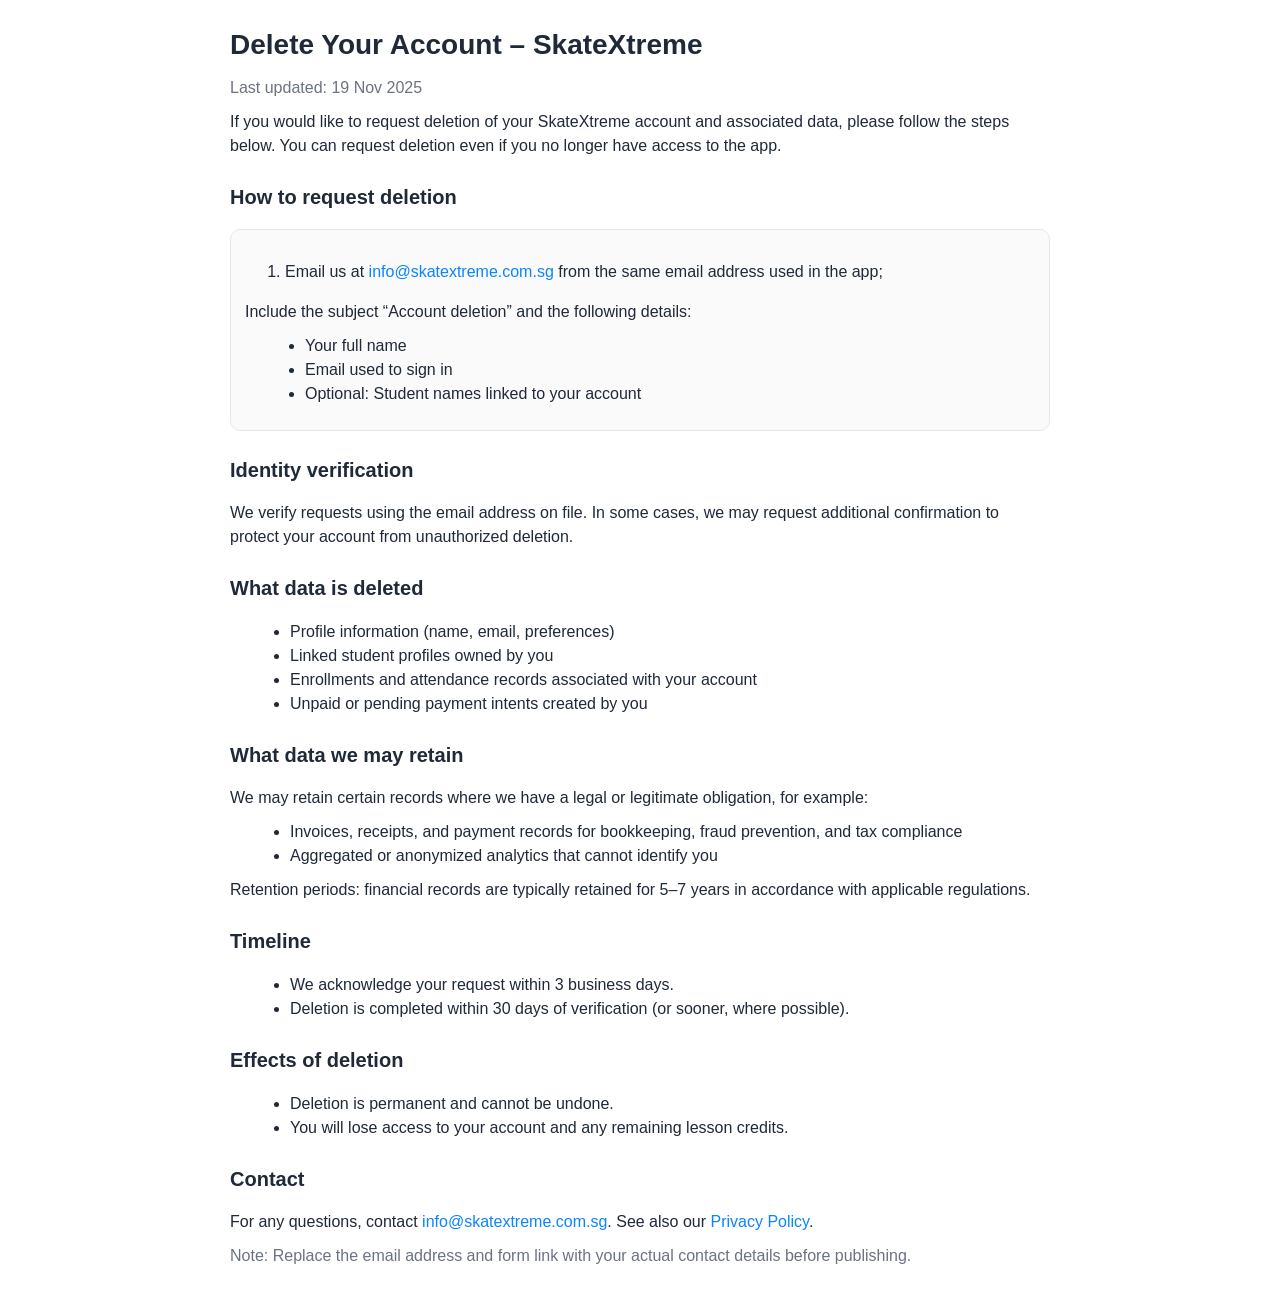
==== account-deletion.html @ 06e8e003 "first push" ====
<!doctype html>
<html lang="en">
<head>
  <meta charset="utf-8">
  <meta name="viewport" content="width=device-width, initial-scale=1">
  <title>Account Deletion – SkateXtreme</title>
  <style>
    body { font-family: -apple-system, Segoe UI, Roboto, Helvetica, Arial, sans-serif; line-height: 1.5; color: #1f2937; padding: 24px; max-width: 820px; margin: 0 auto; }
    h1 { font-size: 28px; margin: 0 0 8px; }
    h2 { font-size: 20px; margin-top: 24px; }
    p { margin: 10px 0; }
    ul { margin: 8px 0 8px 20px; }
    .box { border: 1px solid #e5e7eb; background: #fafafa; padding: 14px; border-radius: 10px; }
    a { color: #0a84ff; text-decoration: none; }
    a:hover { text-decoration: underline; }
    .muted { color: #6b7280; }
  </style>
</head>
<body>
  <h1>Delete Your Account – SkateXtreme</h1>
  <p class="muted">Last updated: 19 Nov 2025</p>

  <p>
    If you would like to request deletion of your SkateXtreme account and associated data, please follow the steps below.
    You can request deletion even if you no longer have access to the app.
  </p>

  <h2>How to request deletion</h2>
  <div class="box">
    <ol>
      <li>Email us at <a href="mailto:info@skatextreme.com.sg">info@skatextreme.com.sg</a> from the same email address used in the app;<br/></li>
    </ol>
    <p>Include the subject “Account deletion” and the following details:
    <ul>
      <li>Your full name</li>
      <li>Email used to sign in</li>
      <li>Optional: Student names linked to your account</li>
    </ul></p>
  </div>

  <h2>Identity verification</h2>
  <p>
    We verify requests using the email address on file. In some cases, we may request additional confirmation to protect your account from unauthorized deletion.
  </p>

  <h2>What data is deleted</h2>
  <ul>
    <li>Profile information (name, email, preferences)</li>
    <li>Linked student profiles owned by you</li>
    <li>Enrollments and attendance records associated with your account</li>
    <li>Unpaid or pending payment intents created by you</li>
  </ul>

  <h2>What data we may retain</h2>
  <p>
    We may retain certain records where we have a legal or legitimate obligation, for example:
  </p>
  <ul>
    <li>Invoices, receipts, and payment records for bookkeeping, fraud prevention, and tax compliance</li>
    <li>Aggregated or anonymized analytics that cannot identify you</li>
  </ul>
  <p>Retention periods: financial records are typically retained for 5–7 years in accordance with applicable regulations.</p>

  <h2>Timeline</h2>
  <ul>
    <li>We acknowledge your request within 3 business days.</li>
    <li>Deletion is completed within 30 days of verification (or sooner, where possible).</li>
  </ul>

  <h2>Effects of deletion</h2>
  <ul>
    <li>Deletion is permanent and cannot be undone.</li>
    <li>You will lose access to your account and any remaining lesson credits.</li>
  </ul>

  <h2>Contact</h2>
  <p>
    For any questions, contact <a href="mailto:info@skatextreme.com.sg">info@skatextreme.com.sg</a>.
    See also our <a href="./privacy.html" target="https://cvpkylxznsdijsughqxk.supabase.co/storage/v1/object/public/assets/privacy.html" rel="noopener">Privacy Policy</a>.
  </p>

  <p class="muted">Note: Replace the email address and form link with your actual contact details before publishing.</p>
</body>
</html>
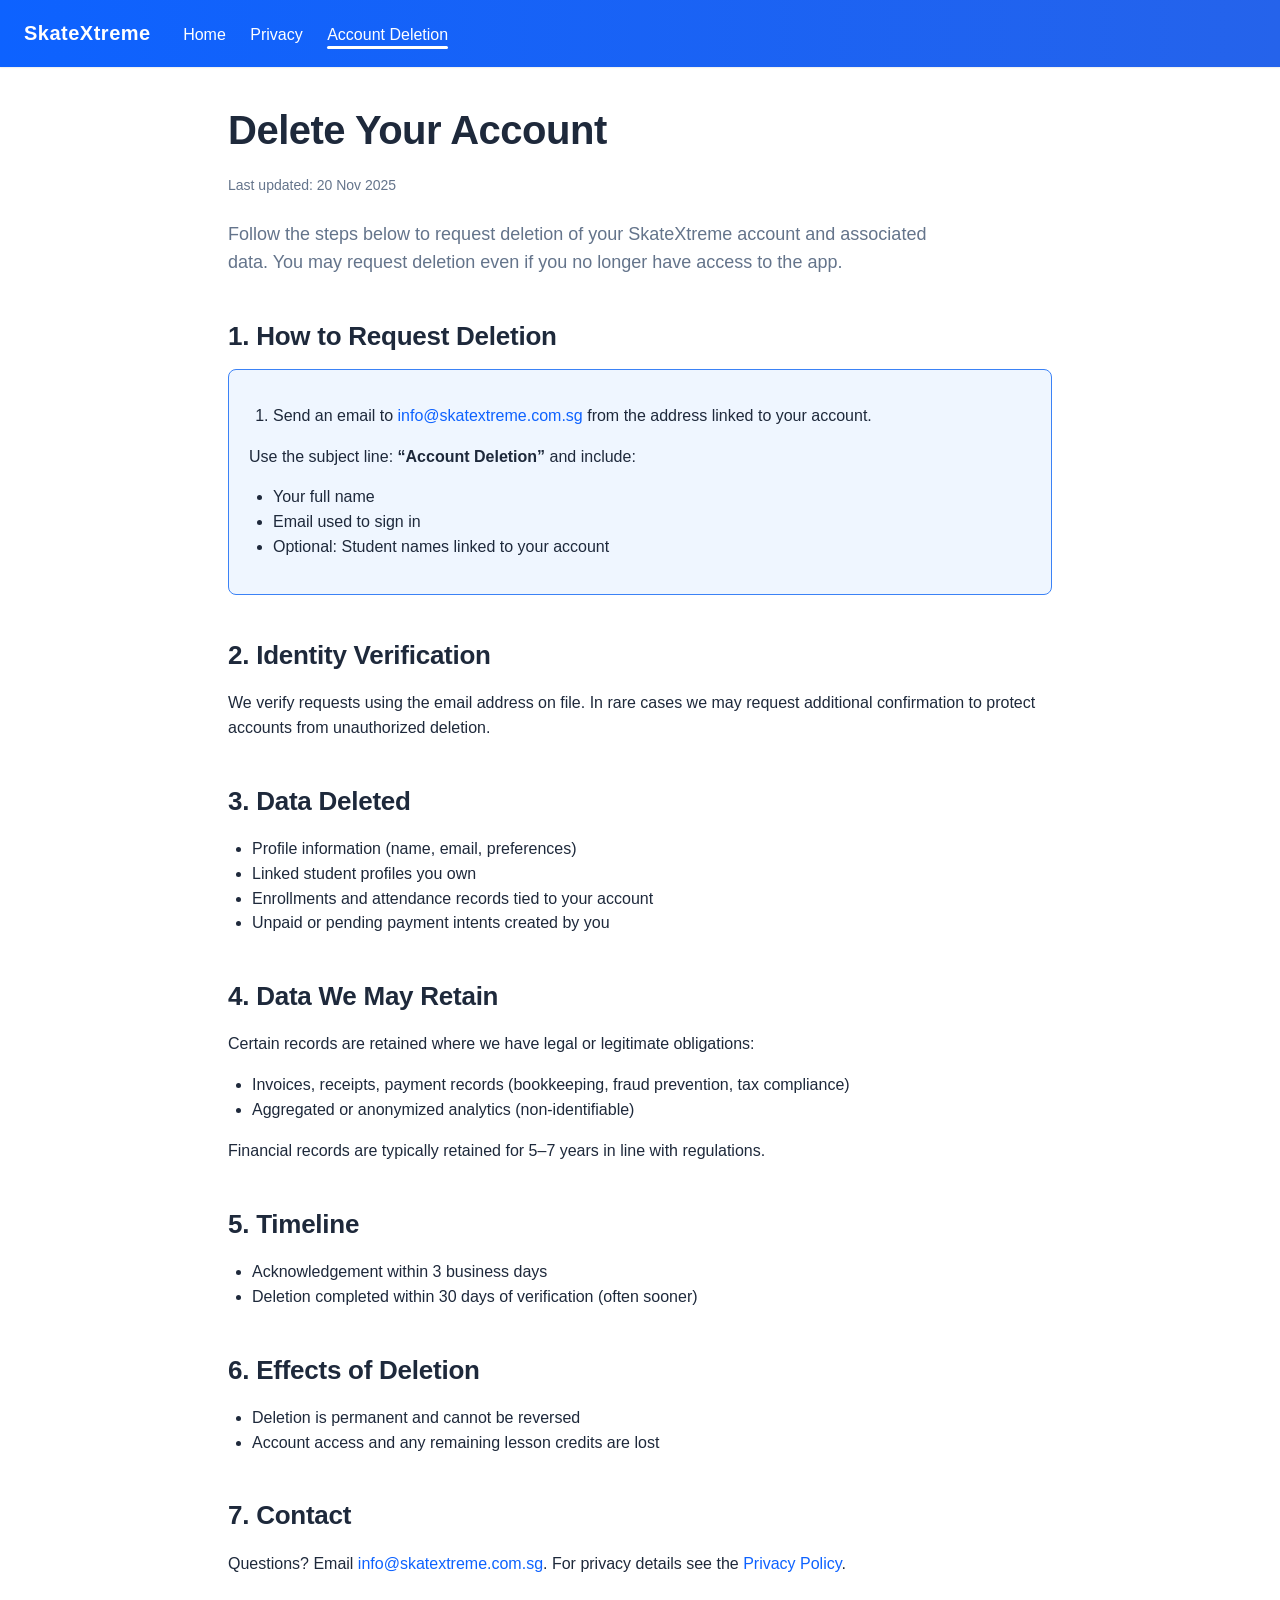
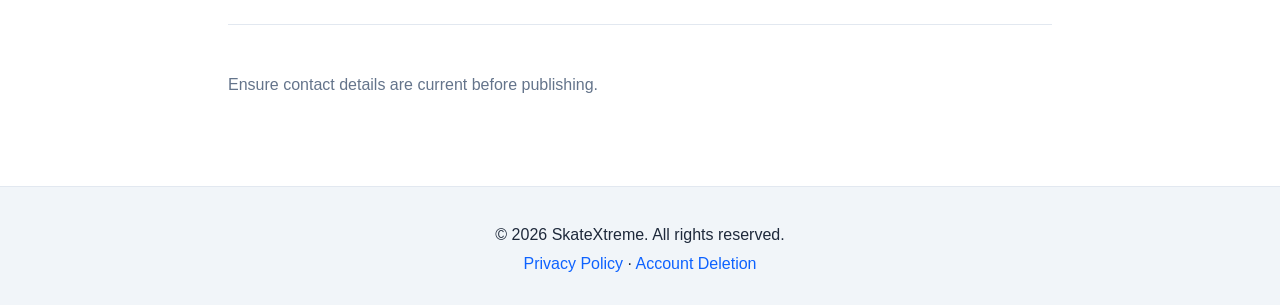
==== commit a18bb383: "looks nicer" ====
--- a/account-deletion.html
+++ b/account-deletion.html
@@ -1,84 +1,80 @@
 <!doctype html>
 <html lang="en">
 <head>
-  <meta charset="utf-8">
-  <meta name="viewport" content="width=device-width, initial-scale=1">
+  <meta charset="utf-8" />
+  <meta name="viewport" content="width=device-width, initial-scale=1" />
   <title>Account Deletion – SkateXtreme</title>
-  <style>
-    body { font-family: -apple-system, Segoe UI, Roboto, Helvetica, Arial, sans-serif; line-height: 1.5; color: #1f2937; padding: 24px; max-width: 820px; margin: 0 auto; }
-    h1 { font-size: 28px; margin: 0 0 8px; }
-    h2 { font-size: 20px; margin-top: 24px; }
-    p { margin: 10px 0; }
-    ul { margin: 8px 0 8px 20px; }
-    .box { border: 1px solid #e5e7eb; background: #fafafa; padding: 14px; border-radius: 10px; }
-    a { color: #0a84ff; text-decoration: none; }
-    a:hover { text-decoration: underline; }
-    .muted { color: #6b7280; }
-  </style>
+  <meta name="description" content="Instructions for requesting deletion of a SkateXtreme account and associated data." />
+  <link rel="stylesheet" href="./styles.css" />
 </head>
 <body>
-  <h1>Delete Your Account – SkateXtreme</h1>
-  <p class="muted">Last updated: 19 Nov 2025</p>
+  <a href="#main" class="skip-link">Skip to content</a>
+  <header class="site-header" role="banner">
+    <nav aria-label="Primary">
+      <span class="brand">SkateXtreme</span>
+      <a href="index.html">Home</a>
+      <a href="privacy.html">Privacy</a>
+      <a href="account-deletion.html" aria-current="page">Account Deletion</a>
+    </nav>
+  </header>
+  <main id="main" class="container" tabindex="-1">
+    <h1>Delete Your Account</h1>
+    <p class="last-updated">Last updated: 20 Nov 2025</p>
+    <p class="lead">Follow the steps below to request deletion of your SkateXtreme account and associated data. You may request deletion even if you no longer have access to the app.</p>
 
-  <p>
-    If you would like to request deletion of your SkateXtreme account and associated data, please follow the steps below.
-    You can request deletion even if you no longer have access to the app.
-  </p>
+    <h2 id="request">1. How to Request Deletion</h2>
+    <div class="info-box highlight-box">
+      <ol>
+        <li>Send an email to <a href="mailto:info@skatextreme.com.sg">info@skatextreme.com.sg</a> from the address linked to your account.</li>
+      </ol>
+      <p>Use the subject line: <strong>“Account Deletion”</strong> and include:</p>
+      <ul>
+        <li>Your full name</li>
+        <li>Email used to sign in</li>
+        <li>Optional: Student names linked to your account</li>
+      </ul>
+    </div>
 
-  <h2>How to request deletion</h2>
-  <div class="box">
-    <ol>
-      <li>Email us at <a href="mailto:info@skatextreme.com.sg">info@skatextreme.com.sg</a> from the same email address used in the app;<br/></li>
-    </ol>
-    <p>Include the subject “Account deletion” and the following details:
+    <h2 id="verification">2. Identity Verification</h2>
+    <p>We verify requests using the email address on file. In rare cases we may request additional confirmation to protect accounts from unauthorized deletion.</p>
+
+    <h2 id="deleted-data">3. Data Deleted</h2>
     <ul>
-      <li>Your full name</li>
-      <li>Email used to sign in</li>
-      <li>Optional: Student names linked to your account</li>
-    </ul></p>
-  </div>
+      <li>Profile information (name, email, preferences)</li>
+      <li>Linked student profiles you own</li>
+      <li>Enrollments and attendance records tied to your account</li>
+      <li>Unpaid or pending payment intents created by you</li>
+    </ul>
 
-  <h2>Identity verification</h2>
-  <p>
-    We verify requests using the email address on file. In some cases, we may request additional confirmation to protect your account from unauthorized deletion.
-  </p>
+    <h2 id="retained-data">4. Data We May Retain</h2>
+    <p>Certain records are retained where we have legal or legitimate obligations:</p>
+    <ul>
+      <li>Invoices, receipts, payment records (bookkeeping, fraud prevention, tax compliance)</li>
+      <li>Aggregated or anonymized analytics (non-identifiable)</li>
+    </ul>
+    <p>Financial records are typically retained for 5–7 years in line with regulations.</p>
 
-  <h2>What data is deleted</h2>
-  <ul>
-    <li>Profile information (name, email, preferences)</li>
-    <li>Linked student profiles owned by you</li>
-    <li>Enrollments and attendance records associated with your account</li>
-    <li>Unpaid or pending payment intents created by you</li>
-  </ul>
+    <h2 id="timeline">5. Timeline</h2>
+    <ul>
+      <li>Acknowledgement within 3 business days</li>
+      <li>Deletion completed within 30 days of verification (often sooner)</li>
+    </ul>
 
-  <h2>What data we may retain</h2>
-  <p>
-    We may retain certain records where we have a legal or legitimate obligation, for example:
-  </p>
-  <ul>
-    <li>Invoices, receipts, and payment records for bookkeeping, fraud prevention, and tax compliance</li>
-    <li>Aggregated or anonymized analytics that cannot identify you</li>
-  </ul>
-  <p>Retention periods: financial records are typically retained for 5–7 years in accordance with applicable regulations.</p>
+    <h2 id="effects">6. Effects of Deletion</h2>
+    <ul>
+      <li>Deletion is permanent and cannot be reversed</li>
+      <li>Account access and any remaining lesson credits are lost</li>
+    </ul>
 
-  <h2>Timeline</h2>
-  <ul>
-    <li>We acknowledge your request within 3 business days.</li>
-    <li>Deletion is completed within 30 days of verification (or sooner, where possible).</li>
-  </ul>
-
-  <h2>Effects of deletion</h2>
-  <ul>
-    <li>Deletion is permanent and cannot be undone.</li>
-    <li>You will lose access to your account and any remaining lesson credits.</li>
-  </ul>
-
-  <h2>Contact</h2>
-  <p>
-    For any questions, contact <a href="mailto:info@skatextreme.com.sg">info@skatextreme.com.sg</a>.
-    See also our <a href="./privacy.html" target="https://cvpkylxznsdijsughqxk.supabase.co/storage/v1/object/public/assets/privacy.html" rel="noopener">Privacy Policy</a>.
-  </p>
-
-  <p class="muted">Note: Replace the email address and form link with your actual contact details before publishing.</p>
+    <h2 id="contact">7. Contact</h2>
+    <p>Questions? Email <a href="mailto:info@skatextreme.com.sg">info@skatextreme.com.sg</a>. For privacy details see the <a href="privacy.html">Privacy Policy</a>.</p>
+    <hr class="section-divider" />
+    <p class="muted">Ensure contact details are current before publishing.</p>
+  </main>
+  <footer role="contentinfo">
+    <p>© <span id="year"></span> SkateXtreme. All rights reserved.</p>
+    <p><a href="privacy.html">Privacy Policy</a> · <a href="account-deletion.html" aria-current="page">Account Deletion</a></p>
+  </footer>
+  <script>document.getElementById('year').textContent = new Date().getFullYear();</script>
 </body>
 </html>
--- a/styles.css
+++ b/styles.css
@@ -0,0 +1,80 @@
+/* Shared SkateXtreme static site styles */
+:root {
+  --font-stack: -apple-system, BlinkMacSystemFont, Segoe UI, Roboto, Helvetica, Arial, sans-serif;
+  --color-bg: #ffffff;
+  --color-surface: #f8fafc;
+  --color-border: #e2e8f0;
+  --color-border-strong: #cbd5e1;
+  --color-text: #1e293b;
+  --color-text-muted: #64748b;
+  --color-primary: #0d62ff;
+  --color-primary-accent: #3b82f6;
+  --radius-sm: 4px;
+  --radius-md: 8px;
+  --radius-lg: 14px;
+  --shadow-sm: 0 1px 2px rgba(0,0,0,.04), 0 0 0 1px rgba(0,0,0,.03);
+  --shadow-md: 0 4px 12px rgba(0,0,0,.08);
+  --max-width: 880px;
+  --line-height: 1.55;
+}
+
+* { box-sizing: border-box; }
+html { scroll-behavior: smooth; }
+body {
+  margin: 0; padding: 0; font-family: var(--font-stack); background: var(--color-bg); color: var(--color-text); line-height: var(--line-height);
+}
+
+/* Layout */
+.site-header {
+  background: linear-gradient(90deg,#0d62ff,#2563eb); color:#fff; padding: 18px 24px; box-shadow: var(--shadow-sm);
+}
+.site-header nav a { color:#fff; text-decoration:none; font-weight:500; margin-right:20px; position:relative; }
+.site-header nav a[aria-current="page"]::after { content:""; position:absolute; left:0; right:0; bottom:-6px; height:3px; background:#fff; border-radius:2px; }
+.site-header nav a:hover { text-decoration:underline; }
+.brand { font-size:20px; font-weight:600; margin-right:28px; letter-spacing:.5px; }
+
+.container { width:100%; max-width: var(--max-width); margin:0 auto; padding:32px 28px 72px; }
+
+/* Typography */
+h1 { font-size:40px; margin:0 0 12px; letter-spacing:-0.5px; }
+h2 { font-size:26px; margin:40px 0 12px; letter-spacing:-0.25px; }
+h3 { font-size:20px; margin:28px 0 8px; }
+p, ul, ol { font-size:16px; }
+p.lead { font-size:18px; max-width:720px; color: var(--color-text-muted); }
+small, .muted { color: var(--color-text-muted); }
+
+/* Lists */
+ul, ol { padding-left:24px; }
+ul.clean { list-style:none; padding:0; }
+ul.clean li { padding:0; }
+
+/* Components */
+.card { background: var(--color-surface); border:1px solid var(--color-border); border-radius: var(--radius-lg); padding:20px 22px; box-shadow: var(--shadow-sm); transition: border-color .2s, background .2s, transform .2s; text-decoration:none; color:inherit; display:block; }
+.card:hover { border-color: var(--color-border-strong); background:#eef6ff; transform:translateY(-2px); }
+.card strong { display:block; margin-bottom:4px; font-size:18px; }
+
+.info-box { border:1px solid var(--color-border); background: var(--color-surface); padding:18px 20px; border-radius: var(--radius-md); }
+.highlight-box { border:1px solid var(--color-primary-accent); background:#eff6ff; }
+
+/* Links */
+a { color: var(--color-primary); text-decoration:none; }
+a:hover { text-decoration:underline; }
+
+/* Footer */
+footer { border-top:1px solid var(--color-border); padding:32px 0 24px; font-size:14px; text-align:center; background:#f1f5f9; }
+footer p { margin:4px 0; }
+
+/* Utility */
+.space-y > * + * { margin-top:20px; }
+.last-updated { font-size:14px; color: var(--color-text-muted); margin-bottom:24px; }
+.section-divider { height:1px; background: var(--color-border); margin:48px 0; border:none; }
+.skip-link { position:absolute; left:-999px; top:-999px; background:#000; color:#fff; padding:8px 12px; z-index:100; border-radius: var(--radius-sm); }
+.skip-link:focus { left:12px; top:12px; }
+
+/* Responsive */
+@media (max-width: 640px) {
+  h1 { font-size:32px; }
+  h2 { font-size:24px; }
+  .site-header nav a { margin-right:14px; }
+  .container { padding:28px 20px 64px; }
+}
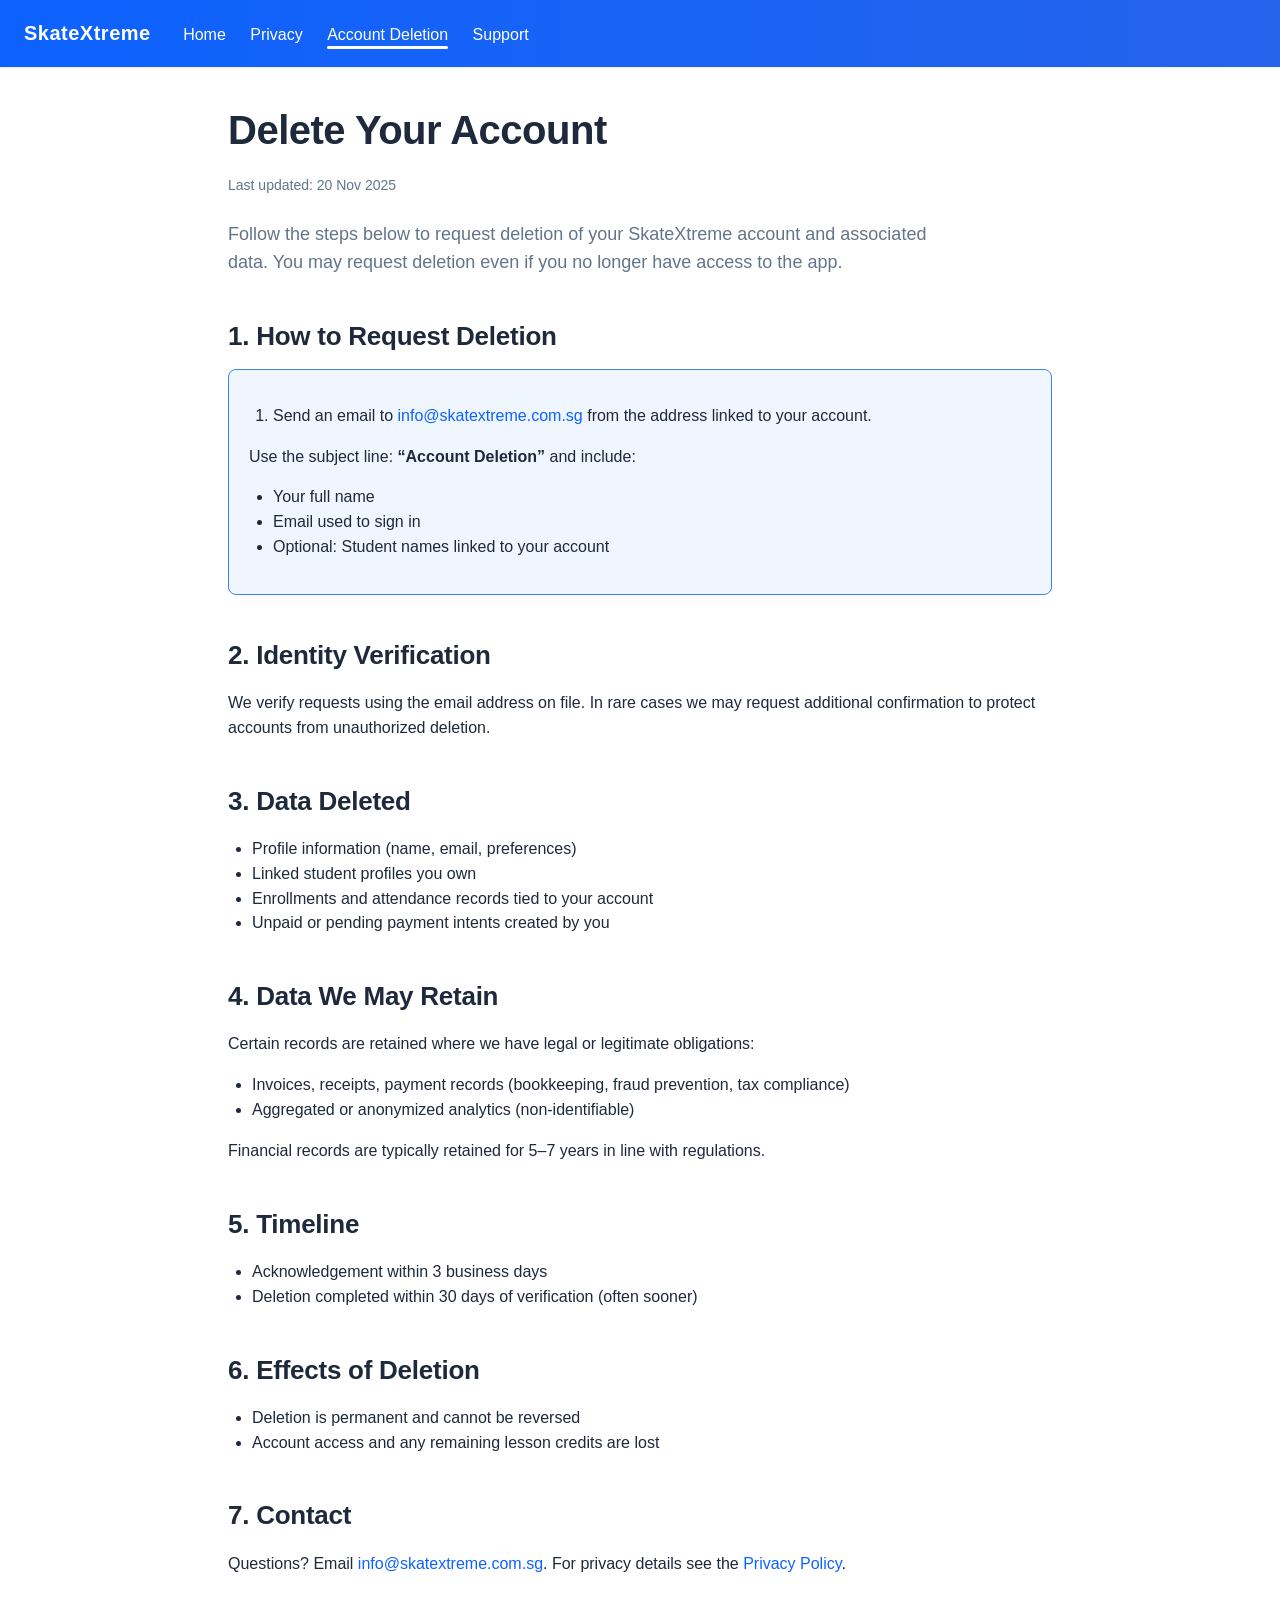
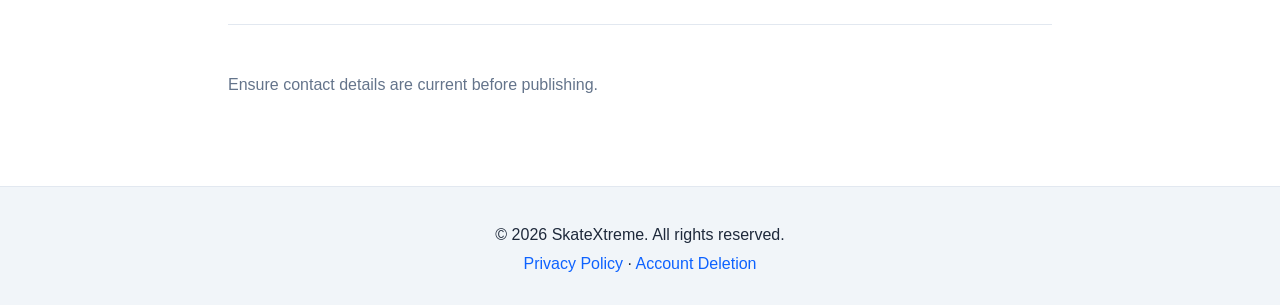
==== commit 29500db2: "added support.html" ====
--- a/account-deletion.html
+++ b/account-deletion.html
@@ -15,6 +15,7 @@
       <a href="index.html">Home</a>
       <a href="privacy.html">Privacy</a>
       <a href="account-deletion.html" aria-current="page">Account Deletion</a>
+      <a href="support.html">Support</a>
     </nav>
   </header>
   <main id="main" class="container" tabindex="-1">
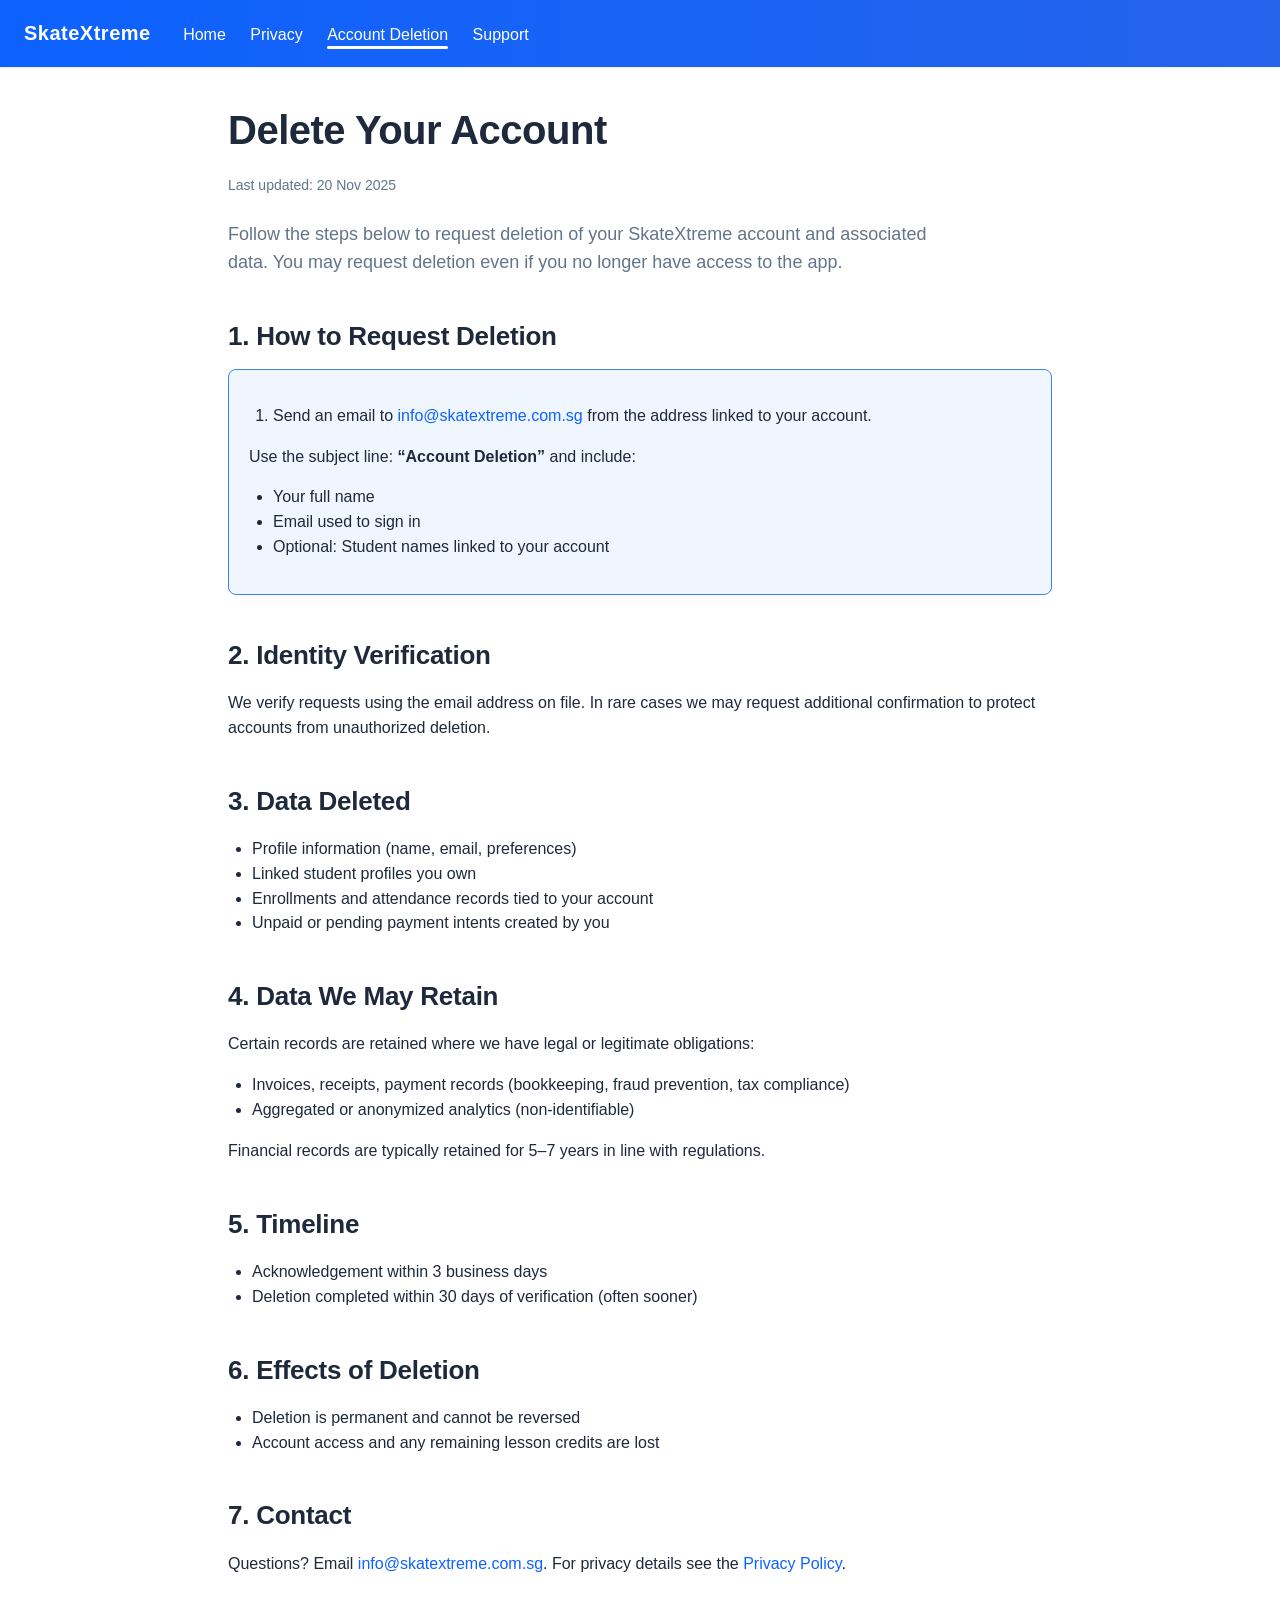
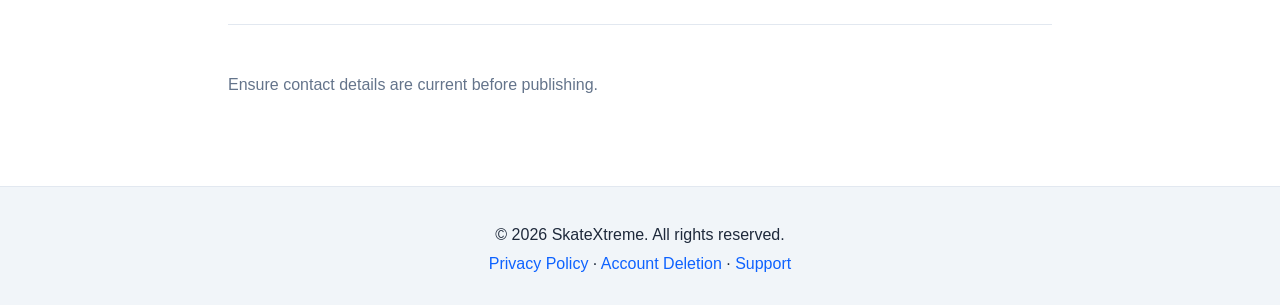
==== commit 641d01b0: "edited" ====
--- a/account-deletion.html
+++ b/account-deletion.html
@@ -74,7 +74,7 @@
   </main>
   <footer role="contentinfo">
     <p>© <span id="year"></span> SkateXtreme. All rights reserved.</p>
-    <p><a href="privacy.html">Privacy Policy</a> · <a href="account-deletion.html" aria-current="page">Account Deletion</a></p>
+    <p><a href="privacy.html">Privacy Policy</a> · <a href="account-deletion.html" aria-current="page">Account Deletion</a> · <a href="support.html">Support</a></p>
   </footer>
   <script>document.getElementById('year').textContent = new Date().getFullYear();</script>
 </body>
